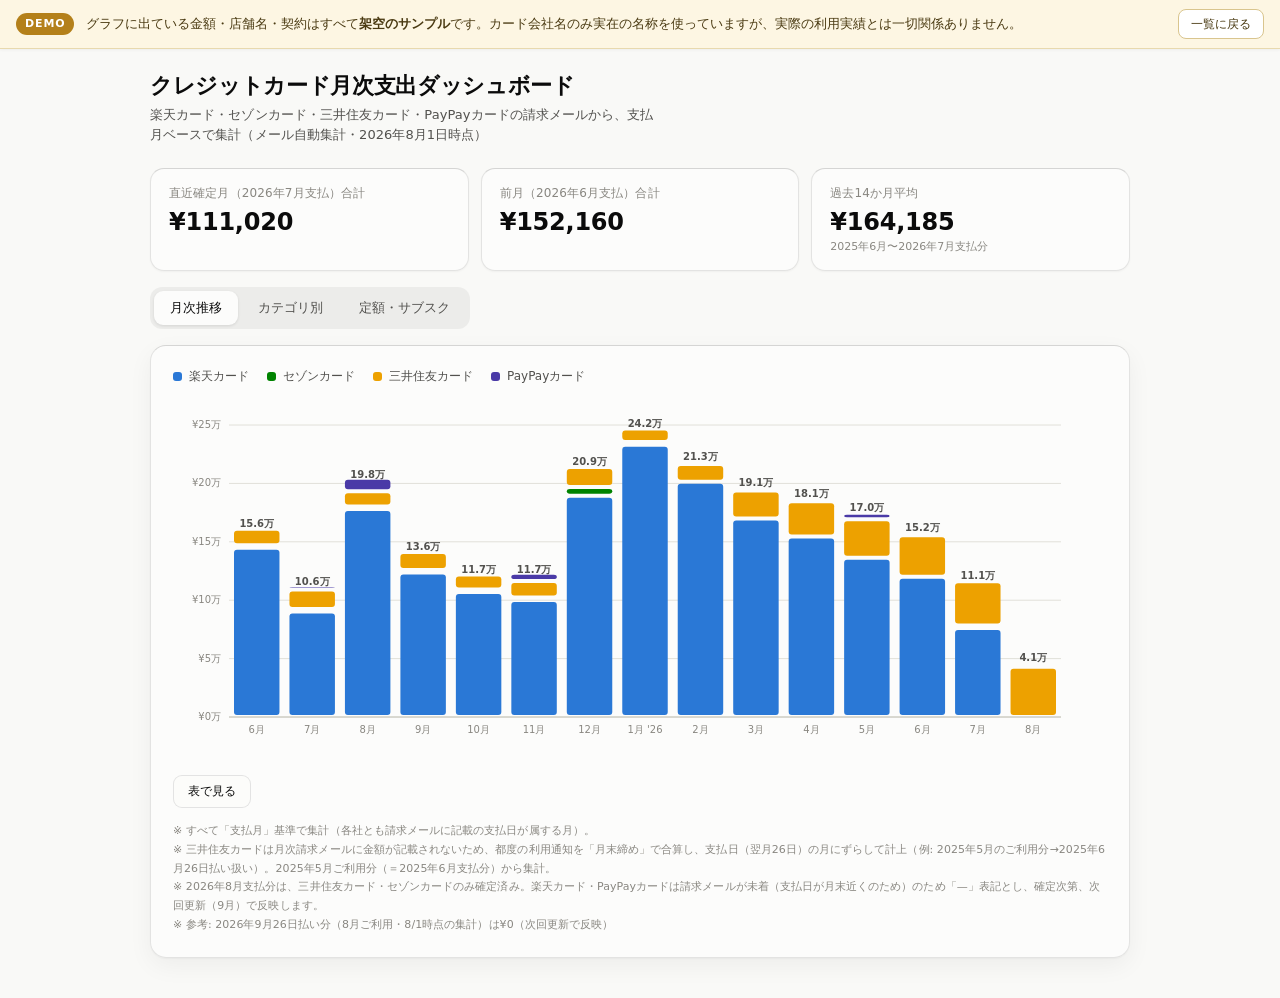
==== apps/card-dashboard/index.html @ 70605288 "Add credit card dashboard demo with fictional data" ====
<!doctype html>
<html lang="ja">
<head>
<meta charset="utf-8">
<meta name="viewport" content="width=device-width,initial-scale=1">
<title>クレジットカード月次支出ダッシュボード（デモ）</title>
<link rel="stylesheet" href="../../assets/demo-bar.css">
<style>
body { margin:0; background:#f9f9f7; }
@media (prefers-color-scheme: dark) {
  :root:not([data-theme="light"]) body { background:#0d0d0d; }
}
.viz-root {
  color-scheme: light;
  --surface-1:      #fcfcfb;
  --page:           #f9f9f7;
  --text-primary:   #0b0b0b;
  --text-secondary: #52514e;
  --text-muted:     #898781;
  --grid:           #e1e0d9;
  --baseline:       #c3c2b7;
  --border:         rgba(11,11,11,0.10);
  --series-rakuten: #2a78d6; /* blue */
  --series-saison:  #008300; /* green */
  --series-smbc:    #eda100; /* yellow */
  --series-paypay:  #4a3aa7; /* violet */
  font-family: system-ui, -apple-system, "Segoe UI", sans-serif;
  color: var(--text-primary);
  background: var(--page);
  padding: 24px;
  max-width: 980px;
  margin: 0 auto;
}
@media (prefers-color-scheme: dark) {
  :root:where(:not([data-theme="light"])) .viz-root {
    color-scheme: dark;
    --surface-1: #1a1a19;
    --page: #0d0d0d;
    --text-primary: #ffffff;
    --text-secondary: #c3c2b7;
    --text-muted: #898781;
    --grid: #2c2c2a;
    --baseline: #383835;
    --border: rgba(255,255,255,0.10);
    --series-rakuten: #3987e5;
    --series-saison: #008300;
    --series-smbc: #c98500;
    --series-paypay: #9085e9;
  }
}
:root[data-theme="dark"] .viz-root {
  color-scheme: dark;
  --surface-1: #1a1a19;
  --page: #0d0d0d;
  --text-primary: #ffffff;
  --text-secondary: #c3c2b7;
  --text-muted: #898781;
  --grid: #2c2c2a;
  --baseline: #383835;
  --border: rgba(255,255,255,0.10);
  --series-rakuten: #3987e5;
  --series-saison: #008300;
  --series-smbc: #c98500;
  --series-paypay: #9085e9;
}
.viz-root {
  --ease-spring: cubic-bezier(0.32, 0.72, 0, 1);
  --ease-out: cubic-bezier(0.16, 1, 0.3, 1);
  position: relative;
}
.viz-root * { box-sizing: border-box; }
h1 {
  font-size: 22px;
  font-weight: 700;
  letter-spacing: -0.015em;
  line-height: 1.2;
  margin: 0 0 6px;
}
.sub { color: var(--text-secondary); font-size: 13px; line-height: 1.5; letter-spacing: 0.005em; margin: 0 0 24px; max-width: 62ch; }

.card {
  background: color-mix(in srgb, var(--surface-1) 92%, transparent);
  backdrop-filter: blur(20px) saturate(160%);
  -webkit-backdrop-filter: blur(20px) saturate(160%);
  border: 1px solid var(--border);
  border-top: 1px solid color-mix(in srgb, var(--text-primary) 6%, var(--border));
  border-radius: 16px;
  padding: 22px;
  margin-bottom: 16px;
  box-shadow: 0 1px 2px rgba(11,11,11,0.04), 0 8px 24px rgba(11,11,11,0.05);
  overflow-x: auto;
  position: relative;
}

.stat-row { display: flex; gap: 12px; margin-bottom: 16px; flex-wrap: wrap; }
.stat-tile {
  background: color-mix(in srgb, var(--surface-1) 92%, transparent);
  backdrop-filter: blur(20px) saturate(160%);
  -webkit-backdrop-filter: blur(20px) saturate(160%);
  border: 1px solid var(--border);
  border-top: 1px solid color-mix(in srgb, var(--text-primary) 6%, var(--border));
  border-radius: 14px;
  padding: 16px 18px;
  flex: 1;
  min-width: 150px;
  box-shadow: 0 1px 2px rgba(11,11,11,0.04);
  transition: transform 320ms var(--ease-spring), box-shadow 320ms var(--ease-spring), border-color 320ms var(--ease-out);
}
.stat-tile:hover {
  transform: translateY(-2px);
  box-shadow: 0 10px 24px rgba(11,11,11,0.08);
  border-color: color-mix(in srgb, var(--text-primary) 14%, var(--border));
}
.stat-tile .label { font-size: 12px; color: var(--text-muted); letter-spacing: 0.01em; margin-bottom: 6px; }
.stat-tile .value { font-size: 24px; font-weight: 700; letter-spacing: -0.01em; font-variant-numeric: tabular-nums; }
.stat-tile .note { font-size: 11px; color: var(--text-muted); margin-top: 3px; }

.legend { display: flex; gap: 18px; flex-wrap: wrap; margin-bottom: 16px; font-size: 12px; color: var(--text-secondary); }
.legend .item { display: flex; align-items: center; gap: 7px; }
.legend .swatch { width: 9px; height: 9px; border-radius: 3px; }

svg { display: block; overflow: visible; }
.bar-group { cursor: pointer; }
.bar-seg {
  transition: opacity 260ms var(--ease-spring), filter 260ms var(--ease-spring), transform 260ms var(--ease-spring);
  transform-box: fill-box;
  transform-origin: bottom center;
}
.bar-group:hover .bar-seg { filter: brightness(1.08); transform: scaleX(1.03); }
.axis-label { font-size: 10px; fill: var(--text-muted); }
.total-label { font-size: 10px; fill: var(--text-secondary); font-variant-numeric: tabular-nums; font-weight: 600; }
.gridline { stroke: var(--grid); stroke-width: 1; }

.tooltip {
  position: absolute;
  background: color-mix(in srgb, var(--surface-1) 88%, transparent);
  backdrop-filter: blur(24px) saturate(180%);
  -webkit-backdrop-filter: blur(24px) saturate(180%);
  border: 1px solid var(--border);
  border-radius: 10px;
  padding: 10px 12px;
  font-size: 12px;
  pointer-events: none;
  box-shadow: 0 4px 12px rgba(11,11,11,0.10), 0 12px 32px rgba(11,11,11,0.10);
  opacity: 0;
  transform: scale(0.92) translateY(2px);
  transform-origin: left top;
  transition: opacity 160ms var(--ease-out), transform 220ms var(--ease-spring);
  z-index: 10;
  min-width: 160px;
}
.tooltip.visible { opacity: 1; transform: scale(1) translateY(0); }
.tooltip .t-month { font-weight: 700; letter-spacing: -0.005em; margin-bottom: 6px; }
.tooltip .t-row { display: flex; justify-content: space-between; gap: 12px; padding: 1px 0; font-variant-numeric: tabular-nums; }
.tooltip .t-total { border-top: 1px solid var(--border); margin-top: 5px; padding-top: 5px; font-weight: 700; }

.toggle-btn {
  font-size: 12px;
  font-weight: 500;
  font-family: inherit;
  background: color-mix(in srgb, var(--surface-1) 92%, transparent);
  border: 1px solid var(--border);
  border-radius: 9px;
  padding: 7px 14px;
  cursor: pointer;
  color: var(--text-primary);
  transition: transform 120ms var(--ease-out), background 200ms var(--ease-out), box-shadow 200ms var(--ease-out);
}
.toggle-btn:hover { box-shadow: 0 2px 8px rgba(11,11,11,0.08); }
.toggle-btn:active { transform: scale(0.96); }

.view-swap { transition: opacity 220ms var(--ease-out); }
.view-swap.fading { opacity: 0; }

table { width: 100%; border-collapse: collapse; font-size: 12px; margin-top: 8px; }
th, td { text-align: right; padding: 7px 10px; border-bottom: 1px solid var(--grid); font-variant-numeric: tabular-nums; }
th:first-child, td:first-child { text-align: left; }
th { color: var(--text-muted); font-weight: 600; letter-spacing: 0.01em; }
tbody tr { transition: background 160ms var(--ease-out); }
tbody tr:hover { background: color-mix(in srgb, var(--text-primary) 3%, transparent); }

.foot { font-size: 11px; color: var(--text-muted); line-height: 1.7; letter-spacing: 0.005em; margin-top: 14px; }
.hidden { display: none; }

.tabs {
  display: flex;
  gap: 4px;
  padding: 4px;
  margin-bottom: 16px;
  background: color-mix(in srgb, var(--text-primary) 5%, transparent);
  border-radius: 12px;
  width: fit-content;
}
.tab-btn {
  font-size: 13px;
  font-weight: 500;
  font-family: inherit;
  background: transparent;
  border: none;
  border-radius: 9px;
  padding: 8px 16px;
  color: var(--text-secondary);
  cursor: pointer;
  transition: background 220ms var(--ease-spring), color 220ms var(--ease-out), transform 120ms var(--ease-out);
}
.tab-btn:active { transform: scale(0.96); }
.tab-btn.active {
  background: var(--surface-1);
  color: var(--text-primary);
  box-shadow: 0 1px 3px rgba(11,11,11,0.10);
}
.tab-panel { transition: opacity 220ms var(--ease-out); }
.tab-panel.fading { opacity: 0; }

.panel-lead { font-size: 13px; color: var(--text-secondary); margin: 0 0 18px; }

.cat-row { display: flex; align-items: center; gap: 12px; margin-bottom: 12px; }
.cat-row .cat-name { width: 110px; flex-shrink: 0; font-size: 13px; color: var(--text-primary); }
.cat-row .cat-track { flex: 1; height: 10px; background: var(--grid); border-radius: 6px; overflow: hidden; }
.cat-row .cat-fill {
  height: 100%; border-radius: 6px; background: var(--series-rakuten);
  transition: width 480ms var(--ease-spring);
}
.cat-row .cat-value { width: 90px; flex-shrink: 0; text-align: right; font-size: 13px; font-weight: 600; font-variant-numeric: tabular-nums; }

.merchant-list { margin-top: 20px; }
.merchant-list h3 { font-size: 13px; font-weight: 600; color: var(--text-secondary); margin: 0 0 10px; letter-spacing: 0.01em; }
.merchant-item {
  display: flex; justify-content: space-between; padding: 8px 0;
  border-bottom: 1px solid var(--grid); font-size: 13px;
  transition: background 160ms var(--ease-out);
}
.merchant-item:hover { background: color-mix(in srgb, var(--text-primary) 3%, transparent); }
.merchant-item .m-name { color: var(--text-primary); }
.merchant-item .m-value { font-variant-numeric: tabular-nums; color: var(--text-secondary); font-weight: 600; }

.subs-card {
  border: 1px solid var(--border);
  border-radius: 12px;
  padding: 16px 18px;
  margin-bottom: 12px;
  transition: transform 260ms var(--ease-spring), box-shadow 260ms var(--ease-spring);
}
.subs-card:hover { transform: translateY(-1px); box-shadow: 0 6px 16px rgba(11,11,11,0.06); }
.subs-card .s-top { display: flex; justify-content: space-between; align-items: baseline; margin-bottom: 6px; gap: 10px; }
.subs-card .s-name { font-size: 14px; font-weight: 700; letter-spacing: -0.005em; }
.subs-card .s-badge {
  font-size: 10px; font-weight: 600; padding: 2px 8px; border-radius: 999px;
  background: color-mix(in srgb, var(--text-primary) 7%, transparent); color: var(--text-secondary);
  white-space: nowrap;
}
.subs-card .s-latest { font-size: 20px; font-weight: 700; font-variant-numeric: tabular-nums; letter-spacing: -0.01em; }
.subs-card .s-meta { font-size: 12px; color: var(--text-muted); margin-top: 4px; }

.s-history { margin-top: 14px; padding-top: 12px; border-top: 1px solid var(--grid); }
.s-hist-row { display: flex; align-items: center; gap: 10px; padding: 3px 0; }
.s-hist-month { width: 76px; flex-shrink: 0; font-size: 11px; color: var(--text-muted); }
.s-hist-track { flex: 1; height: 6px; background: var(--grid); border-radius: 4px; overflow: hidden; }
.s-hist-fill { height: 100%; border-radius: 4px; background: var(--text-muted); opacity: 0.55; }
.s-hist-value { width: 70px; flex-shrink: 0; text-align: right; font-size: 11px; font-variant-numeric: tabular-nums; color: var(--text-secondary); }

@media (prefers-reduced-motion: reduce) {
  .stat-tile, .bar-seg, .tooltip, .toggle-btn, .view-swap, tbody tr,
  .tab-btn, .tab-panel, .cat-fill, .merchant-item, .subs-card {
    transition-duration: 1ms !important;
  }
  .stat-tile:hover, .tab-btn:active, .toggle-btn:active, .subs-card:hover { transform: none; }
  .bar-group:hover .bar-seg { transform: none; }
  .tooltip { transform: none !important; }
}
</style>
</head>
<body>

<div class="demo-bar">
  <span class="demo-badge">DEMO</span>
  <span class="demo-text">グラフに出ている金額・店舗名・契約はすべて<strong>架空のサンプル</strong>です。カード会社名のみ実在の名称を使っていますが、実際の利用実績とは一切関係ありません。</span>
  <span class="demo-actions">
    <a class="demo-btn" href="../../">一覧に戻る</a>
  </span>
</div>

<div class="viz-root">
  <h1>クレジットカード月次支出ダッシュボード</h1>
  <p class="sub">楽天カード・セゾンカード・三井住友カード・PayPayカードの請求メールから、支払月ベースで集計（メール自動集計・2026年8月1日時点）</p>

  <div class="stat-row" id="statRow"></div>

  <div class="tabs" id="tabs" role="tablist">
    <button class="tab-btn active" data-tab="trend" role="tab" aria-selected="true">月次推移</button>
    <button class="tab-btn" data-tab="category" role="tab" aria-selected="false">カテゴリ別</button>
    <button class="tab-btn" data-tab="subs" role="tab" aria-selected="false">定額・サブスク</button>
  </div>

  <div id="panel-trend" class="tab-panel">
    <div class="card">
      <div class="legend" id="legend"></div>
      <div id="chartWrap" class="view-swap" style="overflow-x:auto;">
        <svg id="chart" width="900" height="360"></svg>
      </div>
      <div style="margin-top:14px;">
        <button class="toggle-btn" id="toggleBtn">表で見る</button>
      </div>
      <div id="tableWrap" class="view-swap hidden"></div>
      <div class="foot">
        ※ すべて「支払月」基準で集計（各社とも請求メールに記載の支払日が属する月）。<br>
        ※ 三井住友カードは月次請求メールに金額が記載されないため、都度の利用通知を「月末締め」で合算し、支払日（翌月26日）の月にずらして計上（例: 2025年5月のご利用分→2025年6月26日払い扱い）。2025年5月ご利用分（＝2025年6月支払分）から集計。<br>
        ※ 2026年8月支払分は、三井住友カード・セゾンカードのみ確定済み。楽天カード・PayPayカードは請求メールが未着（支払日が月末近くのため）のため「—」表記とし、確定次第、次回更新（9月）で反映します。<br>
        ※ <span id="smbcPending"></span>
      </div>
    </div>
  </div>

  <div id="panel-category" class="tab-panel hidden">
    <div class="card">
      <p class="panel-lead">三井住友カードの都度利用通知から、店舗名でカテゴリ分けした内訳です。</p>
      <div id="categoryBars"></div>
      <div id="merchantList"></div>
      <div class="foot">
        ※ 店舗名が判明する三井住友カードの通知のみが対象（2025年12月ご利用分〜2026年7月ご利用分）。楽天・セゾン・PayPayは店舗名の網羅的な取得を行っていないため未集計です。<br>
        ※ カテゴリ分けは店舗名からの簡易的な自動判定です。
      </div>
    </div>
  </div>

  <div id="panel-subs" class="tab-panel hidden">
    <div class="card">
      <p class="panel-lead">楽天カードの利用明細から、毎月ほぼ同じ店舗名で繰り返し請求されている項目を検出しました。</p>
      <div id="subsTable"></div>
      <div class="foot">
        ※ メールで確認できた範囲の金額のみを集計（欠けている月あり）。通信料・電気料金は使用量に応じて金額が変動する実費精算型、ケーブルネット・AIサービスはほぼ固定額の定額課金です。<br>
        ※ 三井住友・セゾン・PayPayについては、同様の網羅的な明細取得を行っていないためサブスク検出の対象外です。
      </div>
    </div>
  </div>

  <div class="tooltip" id="tooltip"></div>
</div>

<script>
(function(){
  /* ============================================================
     ここに入っている数字・店舗名・契約名は、すべて架空のサンプルです。
     実運用版はメールから自動で集計した実データを読み込みますが、
     デモ版では公開のため、同じ構造の架空データに差し替えています。
     ============================================================ */
  const months = ["2025-06","2025-07","2025-08","2025-09","2025-10","2025-11","2025-12","2026-01","2026-02","2026-03","2026-04","2026-05","2026-06","2026-07","2026-08"];
  const rakuten = [143200,88650,176400,121980,105330,98420,187650,231480,199720,168340,152900,134560,118270,74390,null];
  const saison  = [480,480,480,480,480,480,5940,480,0,0,0,0,0,480,0];
  // 三井住友カードは「月末締め・翌月26日払い」。例: 2026年2月ご利用分(2/1-2/28) → 2026年3月26日払い。
  // このため他3社と同じ「支払月」基準に揃えるには、利用月の集計値を1か月後ろにずらして計上する。
  const smbc    = [12400,14830,11250,13670,10980,12310,15420,9870,13540,22160,28470,31220,33890,36150,41280];
  const paypay  = [0,2200,9800,0,0,5400,0,0,0,0,0,3960,0,0,null];
  const smbcPendingNote = "参考: 2026年9月26日払い分（8月ご利用・8/1時点の集計）は¥0（次回更新で反映）";

  const series = [
    { key: "rakuten", name: "楽天カード", color: "var(--series-rakuten)", data: rakuten },
    { key: "saison",  name: "セゾンカード", color: "var(--series-saison)", data: saison },
    { key: "smbc",    name: "三井住友カード", color: "var(--series-smbc)", data: smbc },
    { key: "paypay",  name: "PayPayカード", color: "var(--series-paypay)", data: paypay },
  ];

  const totals = months.map((_, i) => series.reduce((s, se) => s + (se.data[i] || 0), 0));

  // ---- 上部の数字（4社すべてが確定している直近月を基準にする） ----
  let lastIdx = months.length - 1;
  while (lastIdx >= 0 && !series.every(se => se.data[lastIdx] != null)) lastIdx--;
  const prevIdx = lastIdx - 1;
  const confirmedTotals = totals.slice(0, lastIdx + 1);
  const avg = Math.round(confirmedTotals.reduce((a,b)=>a+b,0) / confirmedTotals.length);
  const statRow = document.getElementById("statRow");
  const stats = [
    { label: "直近確定月（2026年7月支払）合計", value: totals[lastIdx], note: "" },
    { label: "前月（2026年6月支払）合計", value: totals[prevIdx], note: "" },
    { label: "過去14か月平均", value: avg, note: "2025年6月〜2026年7月支払分" },
  ];
  stats.forEach(s => {
    const el = document.createElement("div");
    el.className = "stat-tile";
    el.innerHTML = `<div class="label">${s.label}</div><div class="value">¥${s.value.toLocaleString()}</div><div class="note">${s.note}</div>`;
    statRow.appendChild(el);
  });

  // ---- 凡例 ----
  const legend = document.getElementById("legend");
  series.forEach(se => {
    const item = document.createElement("div");
    item.className = "item";
    item.innerHTML = `<span class="swatch" style="background:${se.color}"></span>${se.name}`;
    legend.appendChild(item);
  });

  // ---- グラフ ----
  const svg = document.getElementById("chart");
  const W = 900, H = 360;
  const marginL = 56, marginR = 12, marginT = 24, marginB = 44;
  const plotW = W - marginL - marginR;
  const plotH = H - marginT - marginB;
  const maxTotal = Math.max(...totals);
  const yMax = Math.ceil(maxTotal / 50000) * 50000;
  const n = months.length;
  const gap = 10;
  const barW = (plotW / n) - gap;

  function y(v) { return marginT + plotH - (v / yMax) * plotH; }

  const ns = "http://www.w3.org/2000/svg";
  function el(tag, attrs) {
    const e = document.createElementNS(ns, tag);
    for (const k in attrs) e.setAttribute(k, attrs[k]);
    return e;
  }

  const ticks = 5;
  for (let i = 0; i <= ticks; i++) {
    const v = (yMax / ticks) * i;
    const yy = y(v);
    svg.appendChild(el("line", { class: "gridline", x1: marginL, x2: W - marginR, y1: yy, y2: yy }));
    const t = el("text", { class: "axis-label", x: marginL - 8, y: yy + 3, "text-anchor": "end" });
    t.textContent = "¥" + Math.round(v/10000) + "万";
    svg.appendChild(t);
  }

  const tooltip = document.getElementById("tooltip");
  const chartCard = svg.closest(".card");

  months.forEach((m, i) => {
    const x0 = marginL + i * (plotW / n) + gap / 2;
    const group = el("g", { class: "bar-group" });
    let cursorY = y(0);
    series.forEach(se => {
      const v = se.data[i];
      if (!v) return;
      const segH = (v / yMax) * plotH;
      const segY = cursorY - segH;
      const rect = el("rect", {
        class: "bar-seg",
        x: x0, y: segY, width: barW, height: Math.max(segH - 2, 0),
        fill: se.color, rx: 3,
      });
      group.appendChild(rect);
      cursorY = segY - 2;
    });
    const total = totals[i];
    if (total > 0) {
      const label = el("text", { class: "total-label", x: x0 + barW/2, y: y(total) - 8, "text-anchor": "middle" });
      label.textContent = (total/10000).toFixed(1) + "万";
      group.appendChild(label);
    }
    const [yy2, mo] = m.split("-");
    const lbl = el("text", { class: "axis-label", x: x0 + barW/2, y: H - marginB + 16, "text-anchor": "middle" });
    lbl.textContent = (mo[0]==="0"?mo[1]:mo) + "月" + (mo === "01" ? " '" + yy2.slice(2) : "");
    group.appendChild(lbl);

    const hoverRect = el("rect", {
      x: x0 - gap/2, y: marginT, width: barW + gap, height: plotH,
      fill: "transparent",
    });
    group.appendChild(hoverRect);

    group.addEventListener("mousemove", (ev) => {
      const rect = chartCard.getBoundingClientRect();
      tooltip.style.left = (ev.clientX - rect.left + 12) + "px";
      tooltip.style.top = (ev.clientY - rect.top + 12) + "px";
      tooltip.classList.add("visible");
      let rows = series.map(se => {
        const v = se.data[i];
        return `<div class="t-row"><span>${se.name}</span><span>${v != null ? "¥"+v.toLocaleString() : "—"}</span></div>`;
      }).join("");
      tooltip.innerHTML = `<div class="t-month">${m}</div>${rows}<div class="t-row t-total"><span>合計</span><span>¥${totals[i].toLocaleString()}</span></div>`;
    });
    group.addEventListener("mouseleave", () => { tooltip.classList.remove("visible"); });

    svg.appendChild(group);
  });

  svg.appendChild(el("line", { x1: marginL, x2: W - marginR, y1: y(0), y2: y(0), stroke: "var(--baseline)", "stroke-width": 1 }));

  // ---- 表ビュー ----
  const tableWrap = document.getElementById("tableWrap");
  let tableHTML = "<table><thead><tr><th>月</th>";
  series.forEach(se => tableHTML += `<th>${se.name}</th>`);
  tableHTML += "<th>合計</th></tr></thead><tbody>";
  months.forEach((m, i) => {
    tableHTML += `<tr><td>${m}</td>`;
    series.forEach(se => {
      const v = se.data[i];
      tableHTML += `<td>${v != null ? "¥"+v.toLocaleString() : "—"}</td>`;
    });
    tableHTML += `<td><strong>¥${totals[i].toLocaleString()}</strong></td></tr>`;
  });
  tableHTML += "</tbody></table>";
  tableWrap.innerHTML = tableHTML;

  document.getElementById("smbcPending").textContent = smbcPendingNote;

  const toggleBtn = document.getElementById("toggleBtn");
  const chartWrap = document.getElementById("chartWrap");
  let showingTable = false;
  let swapping = false;
  toggleBtn.addEventListener("click", () => {
    if (swapping) return;
    swapping = true;
    const from = showingTable ? tableWrap : chartWrap;
    from.classList.add("fading");
    setTimeout(() => {
      showingTable = !showingTable;
      tableWrap.classList.toggle("hidden", !showingTable);
      chartWrap.classList.toggle("hidden", showingTable);
      toggleBtn.textContent = showingTable ? "グラフで見る" : "表で見る";
      const to = showingTable ? tableWrap : chartWrap;
      to.classList.add("fading");
      requestAnimationFrame(() => {
        requestAnimationFrame(() => {
          to.classList.remove("fading");
          from.classList.remove("fading");
          swapping = false;
        });
      });
    }, 200);
  });

  // ==== カテゴリ別タブ（三井住友カード都度利用通知、2025年12月〜2026年7月ご利用分）====
  const smbcTx = {
    "2025-12": [["デイリーマート",179],["ストアQ",642],["ファミリーグリル",804],["フレッシュ市場",914],["ファミリーグリル",975],["フレッシュ市場",1236],["まる屋",694],["フレッシュ市場",623],["まる屋",731],["デイリーマート",394],["まる屋",516],["定食のとん平",696],["フレッシュ市場",1466]],
    "2026-01": [["まる屋",874],["バーガーハウス",590],["ストアQ",746],["フレッシュ市場",1191],["フレッシュ市場",1522],["フレッシュ市場",1485],["まる屋",709],["ホームプラス",811],["まる屋",584],["ファミリーグリル",589],["バーガーハウス",413],["ファミリーグリル",1056],["まる屋",577],["ファミリーグリル",465],["スクエア決済",849],["ファミリーグリル",1079]],
    "2026-02": [["フレッシュ市場",1592],["ホテルアオイ",2222],["デイリーマート",582],["ラーメン十番",985],["まる屋",711],["フレッシュ市場",879],["フレッシュ市場",626],["サンクスストア",599],["まる屋",762],["フレッシュ市場",311],["ファミリーグリル",698],["サンプル加盟店",627],["デイリーマート",350],["ラーメン十番",1250],["ファミリーグリル",866],["カフェ・ノワ",510],["サンプル加盟店",976],["フレッシュ市場",613],["ストアQ",236],["サンクスストア",360],["ファミリーグリル",965],["まる屋",640],["スクエア決済",897],["デイリーマート",293],["カフェ・ノワ",455],["サンプル加盟店",839],["バーガーハウス",748],["サンクスストア",432],["ファミリーグリル",1136]],
    "2026-03": [["フレッシュ市場",1400],["フレッシュ市場",278],["まる屋",868],["まる屋",592],["カフェ・ノワ",532],["フレッシュ市場",1152],["ファミリーグリル",583],["ファミリーグリル",1083],["フレッシュ市場",1278],["デイリーマート",610],["ストアQ",717],["フレッシュ市場",1285],["定食のとん平",957],["バーガーハウス",477],["ストアQ",578],["ファミリーグリル",1100],["ラーメン十番",1265],["デイリーマート",322],["フレッシュ市場",263],["フレッシュ市場",1238],["バーガーハウス",875],["フレッシュ市場",499],["フレッシュ市場",1009],["バーガーハウス",521],["フレッシュ市場",1424],["デイリーマート",558],["フレッシュ市場",1464],["スクエア決済",1382],["みなと空港ターミナル",1132],["フレッシュ市場",940],["バーガーハウス",838],["ファミリーグリル",648],["フレッシュ市場",204],["フレッシュ市場",398]],
    "2026-04": [["バーガーハウス",419],["サンクスストア",583],["バーガーハウス",545],["サンプル加盟店",1053],["フレッシュ市場",1501],["ファミリーグリル",551],["デイリーマート",433],["定食のとん平",832],["フレッシュ市場",762],["フレッシュ市場",1041],["フレッシュ市場",886],["デイリーマート",177],["バーガーハウス",836],["サンプル加盟店",790],["ファミリーグリル",978],["ファミリーグリル",1013],["サンクスストア",511],["ラーメン十番",1019],["フレッシュ市場",1072],["フレッシュ市場",285],["ストアQ",726],["まる屋",622],["ストアQ",440],["デイリーマート",775],["まる屋",760],["ファミリーグリル",1126],["バーガーハウス",758],["バーガーハウス",901],["まる屋",719],["フレッシュ市場",1585],["ホテルアオイ",1110],["フレッシュ市場",588],["デイリーマート",161],["フレッシュ市場",1584],["スクエア決済",811],["ホテルアオイ",1903],["フレッシュ市場",718],["サンプル加盟店",646]],
    "2026-05": [["バーガーハウス",444],["バーガーハウス",896],["ストアQ",214],["まる屋",618],["フレッシュ市場",1194],["フレッシュ市場",884],["ストアQ",787],["ストアQ",115],["フレッシュ市場",993],["ファミリーグリル",537],["フレッシュ市場",688],["まる屋",687],["ファミリーグリル",508],["定食のとん平",861],["カフェ・ノワ",443],["カフェ・ノワ",616],["ファミリーグリル",457],["カフェ・ノワ",516],["まる屋",667],["ラーメン十番",1267],["フレッシュ市場",1177],["ファミリーグリル",865],["ストアQ",309],["ファミリーグリル",654],["デイリーマート",565],["ファミリーグリル",1123],["ストアQ",323],["まる屋",877],["フレッシュ市場",1214],["まる屋",828],["フレッシュ市場",1050],["まる屋",565],["フレッシュ市場",1454],["まる屋",862],["ストアQ",801],["ファミリーグリル",520],["まる屋",718],["フレッシュ市場",718],["ファミリーグリル",732],["サンクスストア",447],["まる屋",561],["まる屋",494],["サンクスストア",452],["フレッシュ市場",567],["ストアQ",578],["まる屋",2044]],
    "2026-06": [["まる屋",644],["フレッシュ市場",1026],["フレッシュ市場",503],["フレッシュ市場",381],["ファミリーグリル",794],["フレッシュ市場",1375],["ファミリーグリル",926],["デイリーマート",351],["フレッシュ市場",1444],["フレッシュ市場",1239],["フレッシュ市場",946],["フレッシュ市場",589],["フレッシュ市場",1248],["フレッシュ市場",769],["まる屋",495],["ストアQ",424],["バーガーハウス",860],["ホームプラス",814],["フレッシュ市場",339],["ラーメン十番",1066],["定食のとん平",1117],["フレッシュ市場",796],["カフェ・ノワ",564],["まる屋",564],["ラーメン十番",1259],["ストアQ",127],["サンプル加盟店",527],["フレッシュ市場",395],["フレッシュ市場",482],["ストアQ",588],["フレッシュ市場",1522],["フレッシュ市場",274],["バーガーハウス",762],["ファミリーグリル",455],["ホームプラス",444],["ファミリーグリル",763],["カフェ・ノワ",449],["ストアQ",481],["サンクスストア",142],["ファミリーグリル",790],["ファミリーグリル",553],["フレッシュ市場",814],["ストアQ",698],["サンクスストア",391],["バーガーハウス",884],["まる屋",892],["定食のとん平",772],["フレッシュ市場",2412]],
    "2026-07": [["まる屋",600],["ファミリーグリル",904],["ラーメン十番",1246],["フレッシュ市場",534],["ファミリーグリル",679],["デイリーマート",609],["ファミリーグリル",466],["まる屋",789],["バーガーハウス",435],["ホームプラス",574],["バーガーハウス",848],["ファミリーグリル",886],["定食のとん平",1085],["ファミリーグリル",453],["フレッシュ市場",1152],["ファミリーグリル",687],["ストアQ",290],["サンプル加盟店",702],["ラーメン十番",898],["まる屋",600],["ファミリーグリル",751],["バーガーハウス",797],["バーガーハウス",625],["バーガーハウス",657],["デイリーマート",785],["フレッシュ市場",1331],["フレッシュ市場",1154],["ラーメン十番",1280],["ストアQ",151],["まる屋",642],["フレッシュ市場",601],["バーガーハウス",583],["フレッシュ市場",1578],["ラーメン十番",900],["フレッシュ市場",326],["ファミリーグリル",1133],["ストアQ",188],["ストアQ",391],["ファミリーグリル",736],["フレッシュ市場",967],["フレッシュ市場",246],["バーガーハウス",471],["まる屋",563],["バーガーハウス",893],["ファミリーグリル",995],["フレッシュ市場",1210],["フレッシュ市場",810],["フレッシュ市場",300],["まる屋",640],["ファミリーグリル",826],["フレッシュ市場",750],["まる屋",805],["フレッシュ市場",1522],["デイリーマート",737],["ラーメン十番",499]],
  };

  function categoryOf(m) {
    if (["まる屋","ファミリーグリル","バーガーハウス","ラーメン十番","カフェ・ノワ","定食のとん平"].includes(m)) return "外食";
    if (["デイリーマート","サンクスストア"].includes(m)) return "コンビニ";
    if (["フレッシュ市場","ストアQ","ホームプラス","アパレルZ"].includes(m)) return "スーパー・小売";
    if (["みなと空港ターミナル","北陽鉄道","ホテルアオイ"].includes(m)) return "交通・旅行";
    return "その他";
  }

  const catTotal = {};
  const merchantTotal = {};
  Object.values(smbcTx).flat().forEach(([merchant, amt]) => {
    const cat = categoryOf(merchant);
    catTotal[cat] = (catTotal[cat] || 0) + amt;
    merchantTotal[merchant] = (merchantTotal[merchant] || 0) + amt;
  });

  const catOrder = ["スーパー・小売", "外食", "コンビニ", "その他", "交通・旅行"];
  const catMax = Math.max(...Object.values(catTotal));
  const catBarsEl = document.getElementById("categoryBars");
  catOrder.filter(c => catTotal[c]).forEach(c => {
    const row = document.createElement("div");
    row.className = "cat-row";
    const pct = Math.round((catTotal[c] / catMax) * 100);
    row.innerHTML = `<div class="cat-name">${c}</div><div class="cat-track"><div class="cat-fill" style="width:0%"></div></div><div class="cat-value">¥${catTotal[c].toLocaleString()}</div>`;
    catBarsEl.appendChild(row);
    requestAnimationFrame(() => requestAnimationFrame(() => {
      row.querySelector(".cat-fill").style.width = pct + "%";
    }));
  });

  const merchantListEl = document.getElementById("merchantList");
  const topMerchants = Object.entries(merchantTotal).sort((a,b) => b[1]-a[1]).slice(0, 8);
  merchantListEl.innerHTML = `<div class="merchant-list"><h3>店舗別トップ8</h3>${
    topMerchants.map(([name, v]) => `<div class="merchant-item"><span class="m-name">${name}</span><span class="m-value">¥${v.toLocaleString()}</span></div>`).join("")
  }</div>`;

  // ==== 定額・サブスクタブ（楽天カードで検出した繰り返し請求）====
  function mlabel(m) {
    const [y, mo] = m.split("-");
    return y.slice(2) + "年" + (mo[0]==="0" ? mo[1] : mo) + "月";
  }

  const subs = [
    {
      name: "ケーブルネット サービス利用料", type: "定額",
      history: [["2026-02",3980],["2026-03",3980],["2026-04",4015],["2026-05",3980],["2026-06",3980],["2026-08",3980]],
    },
    {
      name: "SAMPLE *AI ASSISTANT SUBS", type: "定額（為替変動あり）",
      history: [["2024-12",3120],["2025-01",3085],["2025-05",3210],["2025-07",3268],["2025-09",3341],["2025-12",3502],["2026-08",1380]],
    },
    {
      name: "モバイル通信料", type: "実費精算",
      history: [["2025-11",1790],["2026-01",2640],["2026-02",2515],["2026-03",2088],["2026-04",2274],["2026-05",2930],["2026-06",2371],["2026-07",2183],["2026-08",1962]],
    },
    {
      name: "電気料金（架空電力）", type: "実費精算",
      history: [["2025-06",5290],["2025-07",3480],["2025-08",4066],["2025-09",6845],["2025-11",7014],["2025-12",4237],["2026-01",2980],["2026-02",3711],["2026-03",6520],["2026-06",3592],["2026-07",3348],["2026-08",4489]],
    },
  ];
  const subsTableEl = document.getElementById("subsTable");
  subs.forEach(s => {
    const amounts = s.history.map(h => h[1]);
    const latest = amounts[amounts.length - 1];
    const avgSub = Math.round(amounts.reduce((a,b)=>a+b,0) / amounts.length);
    const hMax = Math.max(...amounts);
    const card = document.createElement("div");
    card.className = "subs-card";
    card.innerHTML = `
      <div class="s-top">
        <span class="s-name">${s.name}</span>
        <span class="s-badge">${s.type}</span>
      </div>
      <div class="s-latest">¥${latest.toLocaleString()}<span style="font-size:12px;font-weight:500;color:var(--text-muted);"> （直近）</span></div>
      <div class="s-meta">平均 ¥${avgSub.toLocaleString()} ・ 確認できた月数 ${amounts.length}か月</div>
      <div class="s-history">
        ${s.history.map(([m, v]) => `
          <div class="s-hist-row">
            <span class="s-hist-month">${mlabel(m)}支払</span>
            <div class="s-hist-track"><div class="s-hist-fill" style="width:${Math.round(v/hMax*100)}%"></div></div>
            <span class="s-hist-value">¥${v.toLocaleString()}</span>
          </div>
        `).join("")}
      </div>
    `;
    subsTableEl.appendChild(card);
  });

  // ==== タブ切り替え ====
  const tabBtns = document.querySelectorAll(".tab-btn");
  const panels = {
    trend: document.getElementById("panel-trend"),
    category: document.getElementById("panel-category"),
    subs: document.getElementById("panel-subs"),
  };
  let activeTab = "trend";
  let tabSwapping = false;
  tabBtns.forEach(btn => {
    btn.addEventListener("click", () => {
      const target = btn.dataset.tab;
      if (target === activeTab || tabSwapping) return;
      tabSwapping = true;
      const fromPanel = panels[activeTab];
      fromPanel.classList.add("fading");
      setTimeout(() => {
        fromPanel.classList.add("hidden");
        panels[target].classList.remove("hidden");
        tabBtns.forEach(b => { b.classList.toggle("active", b.dataset.tab === target); b.setAttribute("aria-selected", b.dataset.tab === target); });
        activeTab = target;
        const toPanel = panels[target];
        toPanel.classList.add("fading");
        requestAnimationFrame(() => requestAnimationFrame(() => {
          toPanel.classList.remove("fading");
          fromPanel.classList.remove("fading");
          tabSwapping = false;
        }));
      }, 180);
    });
  });
})();
</script>

</body>
</html>
---- assets/demo-bar.css ----
/* ============================================================
   デモ共通バー
   ------------------------------------------------------------
   ポートフォリオ用デモの各アプリの最上部に出す帯。
   アプリ側のCSS変数に依存せず、単体で明暗どちらでも成立するよう
   色を自前で持たせている（アプリごとに配色体系が違うため）。
   ============================================================ */

.demo-bar {
  --db-bg: #fdf6e3;
  --db-fg: #4a3a12;
  --db-line: #e8d9ae;
  --db-badge-bg: #b4801a;
  --db-badge-fg: #ffffff;
  --db-btn-bg: #ffffff;
  --db-btn-line: #d9c58e;

  position: sticky;
  top: 0;
  z-index: 9999;
  display: flex;
  align-items: center;
  gap: 12px;
  flex-wrap: wrap;
  padding: 9px 16px;
  background: var(--db-bg);
  color: var(--db-fg);
  border-bottom: 1px solid var(--db-line);
  font: 500 13px/1.5 system-ui, -apple-system, "Hiragino Sans", "Noto Sans JP", sans-serif;
  box-shadow: 0 1px 3px rgba(0, 0, 0, .05);
}

@media (prefers-color-scheme: dark) {
  :root:not([data-theme="light"]) .demo-bar {
    --db-bg: #2b2416;
    --db-fg: #f0e2bd;
    --db-line: #4a3d22;
    --db-badge-bg: #d3a13a;
    --db-badge-fg: #241d0c;
    --db-btn-bg: #3a3120;
    --db-btn-line: #574728;
  }
}

:root[data-theme="dark"] .demo-bar {
  --db-bg: #2b2416;
  --db-fg: #f0e2bd;
  --db-line: #4a3d22;
  --db-badge-bg: #d3a13a;
  --db-badge-fg: #241d0c;
  --db-btn-bg: #3a3120;
  --db-btn-line: #574728;
}

.demo-bar .demo-badge {
  flex: none;
  padding: 3px 9px;
  border-radius: 999px;
  background: var(--db-badge-bg);
  color: var(--db-badge-fg);
  font-size: 11px;
  font-weight: 700;
  letter-spacing: .08em;
}

.demo-bar .demo-text {
  flex: 1 1 260px;
  min-width: 0;
}

.demo-bar .demo-text strong {
  font-weight: 700;
}

.demo-bar .demo-actions {
  flex: none;
  display: flex;
  align-items: center;
  gap: 8px;
}

.demo-bar .demo-btn {
  appearance: none;
  display: inline-block;
  padding: 5px 12px;
  border: 1px solid var(--db-btn-line);
  border-radius: 8px;
  background: var(--db-btn-bg);
  color: var(--db-fg);
  font: inherit;
  font-size: 12px;
  text-decoration: none;
  white-space: nowrap;
  cursor: pointer;
  transition: transform 120ms ease, box-shadow 200ms ease;
}

.demo-bar .demo-btn:hover {
  box-shadow: 0 2px 8px rgba(0, 0, 0, .10);
}

.demo-bar .demo-btn:active {
  transform: scale(.97);
}

@media (max-width: 560px) {
  .demo-bar {
    padding: 8px 12px;
    font-size: 12px;
  }
}

@media print {
  .demo-bar { display: none !important; }
}
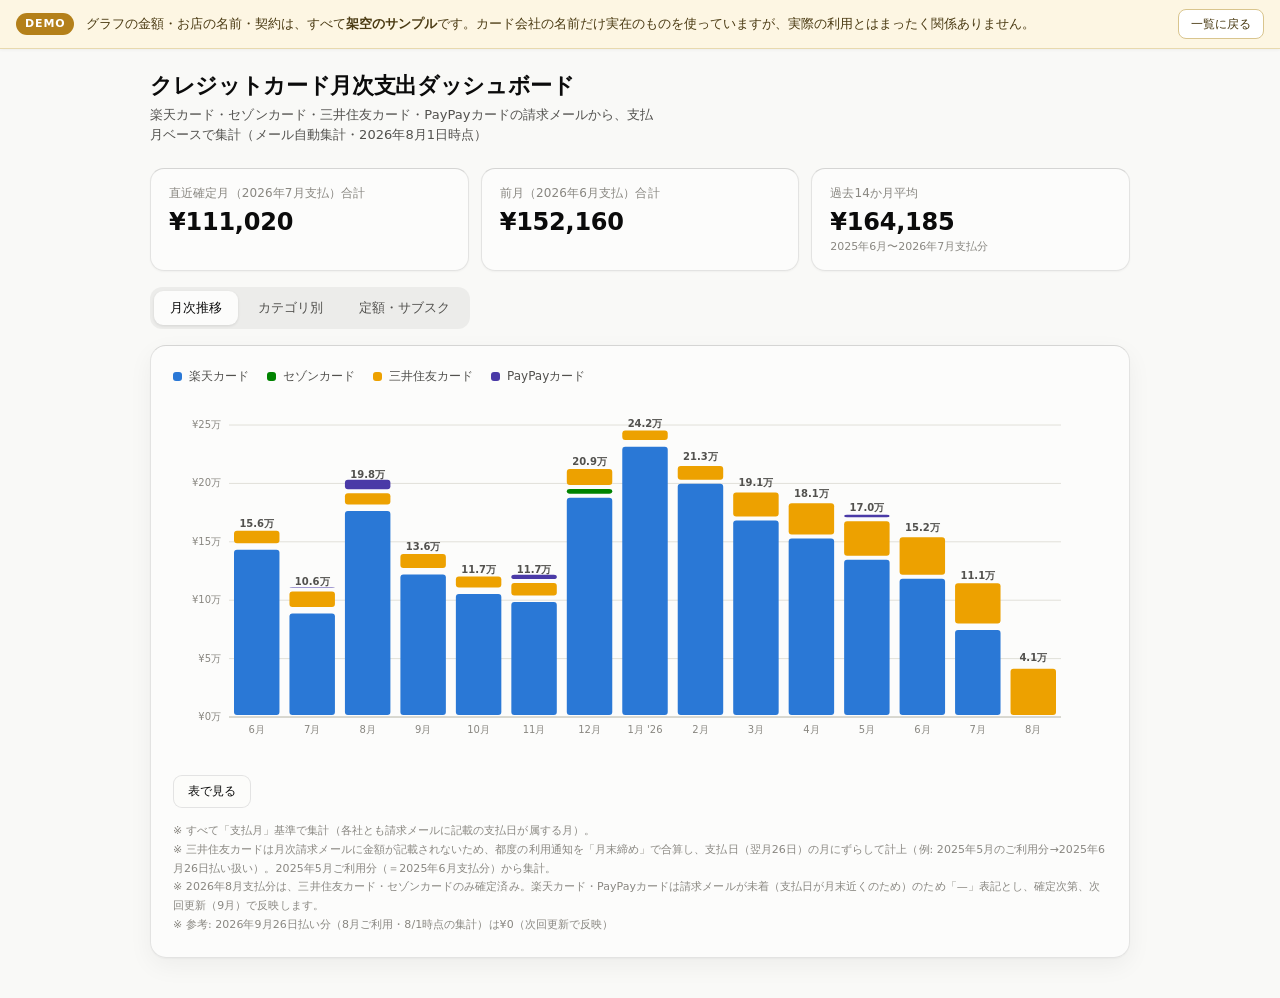
==== commit 5101782a: "Refine landing page design and rewrite copy for non-technical readers" ====
--- a/apps/card-dashboard/index.html
+++ b/apps/card-dashboard/index.html
@@ -274,7 +274,7 @@
 
 <div class="demo-bar">
   <span class="demo-badge">DEMO</span>
-  <span class="demo-text">グラフに出ている金額・店舗名・契約はすべて<strong>架空のサンプル</strong>です。カード会社名のみ実在の名称を使っていますが、実際の利用実績とは一切関係ありません。</span>
+  <span class="demo-text">グラフの金額・お店の名前・契約は、すべて<strong>架空のサンプル</strong>です。カード会社の名前だけ実在のものを使っていますが、実際の利用とはまったく関係ありません。</span>
   <span class="demo-actions">
     <a class="demo-btn" href="../../">一覧に戻る</a>
   </span>
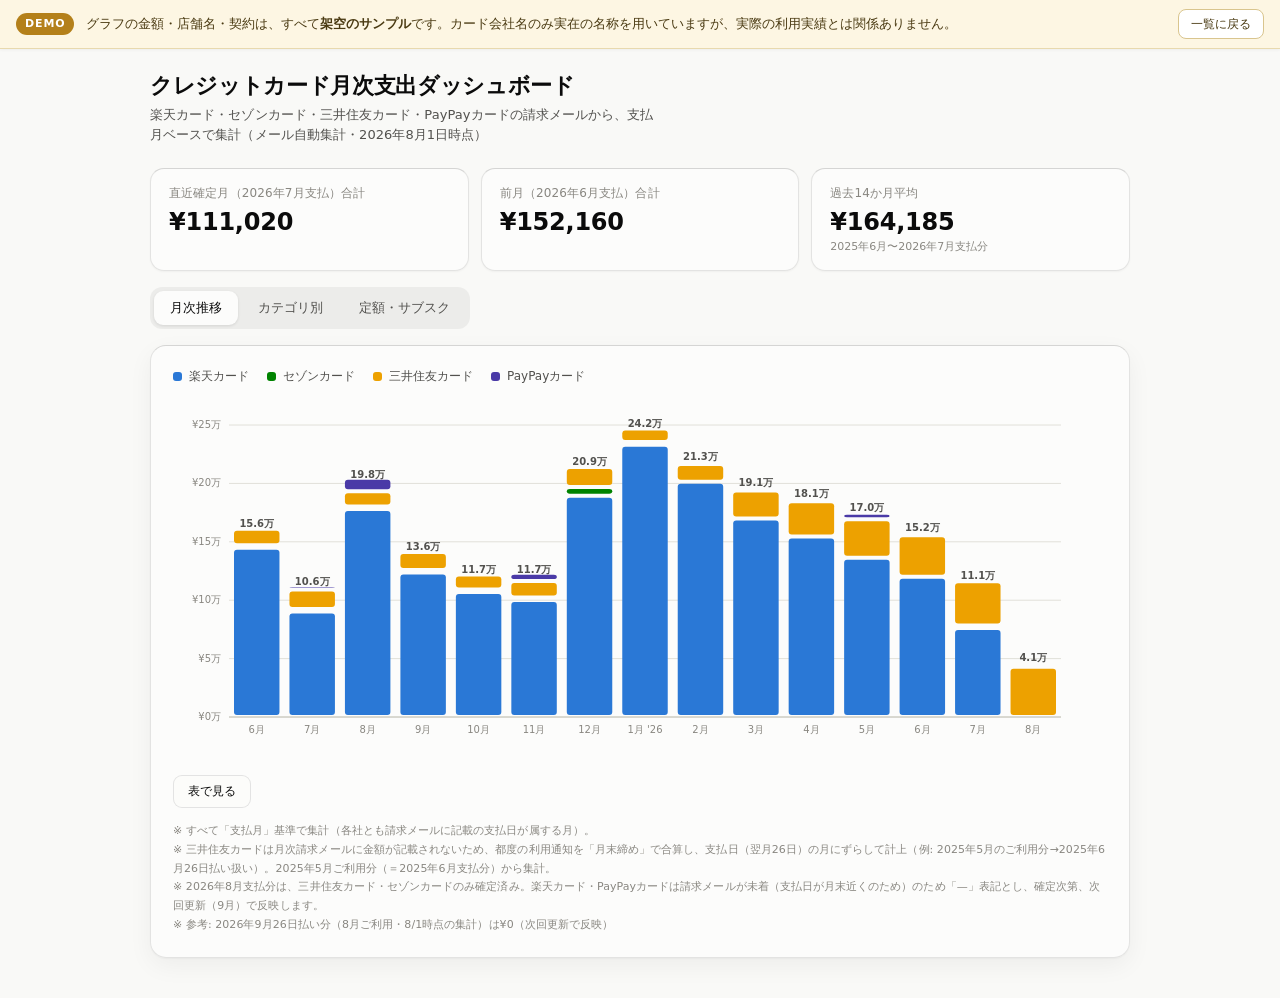
==== commit e1cb2a64: "Rewrite all copy in standard business Japanese" ====
--- a/apps/card-dashboard/index.html
+++ b/apps/card-dashboard/index.html
@@ -274,7 +274,7 @@
 
 <div class="demo-bar">
   <span class="demo-badge">DEMO</span>
-  <span class="demo-text">グラフの金額・お店の名前・契約は、すべて<strong>架空のサンプル</strong>です。カード会社の名前だけ実在のものを使っていますが、実際の利用とはまったく関係ありません。</span>
+  <span class="demo-text">グラフの金額・店舗名・契約は、すべて<strong>架空のサンプル</strong>です。カード会社名のみ実在の名称を用いていますが、実際の利用実績とは関係ありません。</span>
   <span class="demo-actions">
     <a class="demo-btn" href="../../">一覧に戻る</a>
   </span>
